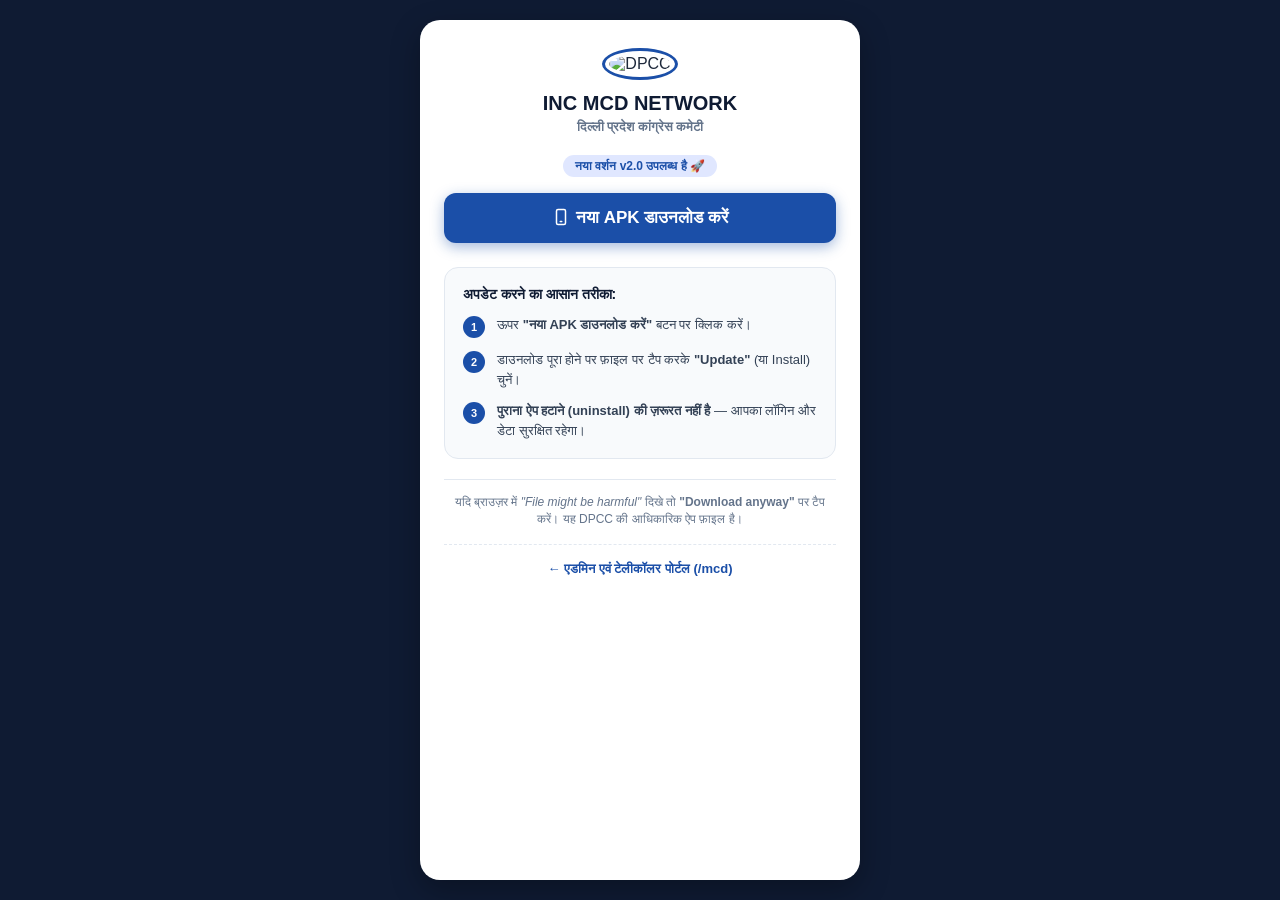
==== admin/public/download.html @ 89406c1e "Update download badge, login link and documentation to v2.0" ====
<!DOCTYPE html>
<html lang="hi">
<head>
  <meta charset="UTF-8">
  <meta name="viewport" content="width=device-width, initial-scale=1.0">
  <title>INC MCD NETWORK | APK डाउनलोड</title>
  <style>
    * { box-sizing: border-box; margin: 0; padding: 0; font-family: -apple-system, BlinkMacSystemFont, "Segoe UI", Roboto, "Noto Sans Devanagari", sans-serif; }
    body { background: #0F1B33; color: #1E293B; display: flex; justify-content: center; min-height: 100vh; padding: 20px 16px; }
    .card { background: #FFFFFF; border-radius: 20px; max-width: 440px; width: 100%; padding: 28px 24px; box-shadow: 0 10px 30px rgba(0,0,0,0.3); text-align: center; }
    .logo { width: 84px; height: 84px; border-radius: 50%; object-fit: contain; margin-bottom: 12px; border: 3px solid #1B4FA8; padding: 4px; }
    h1 { font-size: 20px; font-weight: 800; color: #0F1B33; margin-bottom: 4px; }
    .subtitle { font-size: 13px; color: #64748B; font-weight: 600; margin-bottom: 20px; }
    .badge { display: inline-block; background: #E0E7FF; color: #1B4FA8; font-size: 12px; font-weight: 700; padding: 4px 12px; border-radius: 20px; margin-bottom: 16px; }
    .btn-download { display: block; background: #1B4FA8; color: #FFFFFF; text-decoration: none; font-size: 17px; font-weight: 700; padding: 15px 20px; border-radius: 12px; box-shadow: 0 4px 14px rgba(27,79,168,0.4); transition: transform 0.1s ease, background 0.2s ease; margin-bottom: 24px; }
    .btn-download:active { transform: scale(0.98); background: #123A7E; }
    .steps { text-align: left; background: #F8FAFC; border-radius: 14px; padding: 18px; border: 1px solid #E2E8F0; }
    .steps h3 { font-size: 14px; font-weight: 700; color: #0F1B33; margin-bottom: 12px; }
    .step-item { display: flex; gap: 12px; margin-bottom: 12px; font-size: 13px; line-height: 1.5; color: #334155; }
    .step-item:last-child { margin-bottom: 0; }
    .step-num { background: #1B4FA8; color: white; width: 22px; height: 22px; border-radius: 50%; display: flex; align-items: center; justify-content: center; font-size: 11px; font-weight: 700; flex-shrink: 0; margin-top: 1px; }
    .note { margin-top: 20px; font-size: 12px; color: #64748B; line-height: 1.4; border-top: 1px solid #E2E8F0; padding-top: 14px; }
  </style>
</head>
<body>
  <div class="card">
    <img src="/logo.png" alt="DPCC" class="logo">
    <h1>INC MCD NETWORK</h1>
    <div class="subtitle">दिल्ली प्रदेश कांग्रेस कमेटी</div>
    
    <div class="badge" id="versionBadge">नया वर्शन v2.0 उपलब्ध है 🚀</div>

    <a href="https://github.com/amandangi26/ward-sadasya/releases/latest/download/app-release.apk" class="btn-download" id="apkDownloadBtn">
      <svg width="18" height="18" viewBox="0 0 24 24" fill="none" stroke="currentColor" stroke-width="2" stroke-linecap="round" stroke-linejoin="round" style="vertical-align:-3px;margin-right:6px"><rect x="6" y="2" width="12" height="20" rx="2"/><path d="M11 18h2"/></svg>नया APK डाउनलोड करें
    </a>

    <div class="steps">
      <h3>अपडेट करने का आसान तरीका:</h3>
      <div class="step-item">
        <div class="step-num">1</div>
        <div>ऊपर <strong>"नया APK डाउनलोड करें"</strong> बटन पर क्लिक करें।</div>
      </div>
      <div class="step-item">
        <div class="step-num">2</div>
        <div>डाउनलोड पूरा होने पर फ़ाइल पर टैप करके <strong>"Update"</strong> (या Install) चुनें।</div>
      </div>
      <div class="step-item">
        <div class="step-num">3</div>
        <div><strong>पुराना ऐप हटाने (uninstall) की ज़रूरत नहीं है</strong> — आपका लॉगिन और डेटा सुरक्षित रहेगा।</div>
      </div>
    </div>

    <div class="note">
      यदि ब्राउज़र में <em>"File might be harmful"</em> दिखे तो <strong>"Download anyway"</strong> पर टैप करें। यह DPCC की आधिकारिक ऐप फ़ाइल है।
    </div>

    <div style="margin-top: 16px; padding-top: 14px; border-top: 1px dashed #E2E8F0;">
      <a href="/mcd" style="font-size: 13px; color: #1B4FA8; text-decoration: none; font-weight: 600; display: inline-flex; align-items: center; gap: 4px;">
        ← एडमिन एवं टेलीकॉलर पोर्टल (/mcd)
      </a>
    </div>
  </div>

  <script>
    // Fetch live update settings from Supabase if needed
    const SUPABASE_URL = "https://xqbjqfjystiakfuwplby.supabase.co";
    const ANON_KEY = "eyJhbGciOiJIUzI1NiIsInR5cCI6IkpXVCJ9.eyJpc3MiOiJzdXBhYmFzZSIsInJlZiI6InhxYmpxZmp5c3RpYWtmdXdwbGJ5Iiwicm9sZSI6ImFub24iLCJpYXQiOjE3OTQzMzQ0OTIsImV4cCI6MjEwOTkxMDQ5Mn0.VEJs1l5ZGdpTZHytYKe67-i9u5gPW9Q5dfwhTNbv2T4";
    fetch(`${SUPABASE_URL}/rest/v1/settings?select=*`, {
      headers: { "apikey": ANON_KEY, "Authorization": `Bearer ${ANON_KEY}` }
    })
    .then(r => r.json())
    .then(data => {
      const s = Object.fromEntries((data || []).map(r => [r.key, r.value]));
      if (s.app_version_name) {
        document.getElementById('versionBadge').textContent = `नया वर्शन v${s.app_version_name} उपलब्ध है`;
      }
      if (s.app_download_url && s.app_download_url.endsWith('.apk')) {
        document.getElementById('apkDownloadBtn').href = s.app_download_url;
      }
    })
    .catch(() => {});
  </script>
</body>
</html>
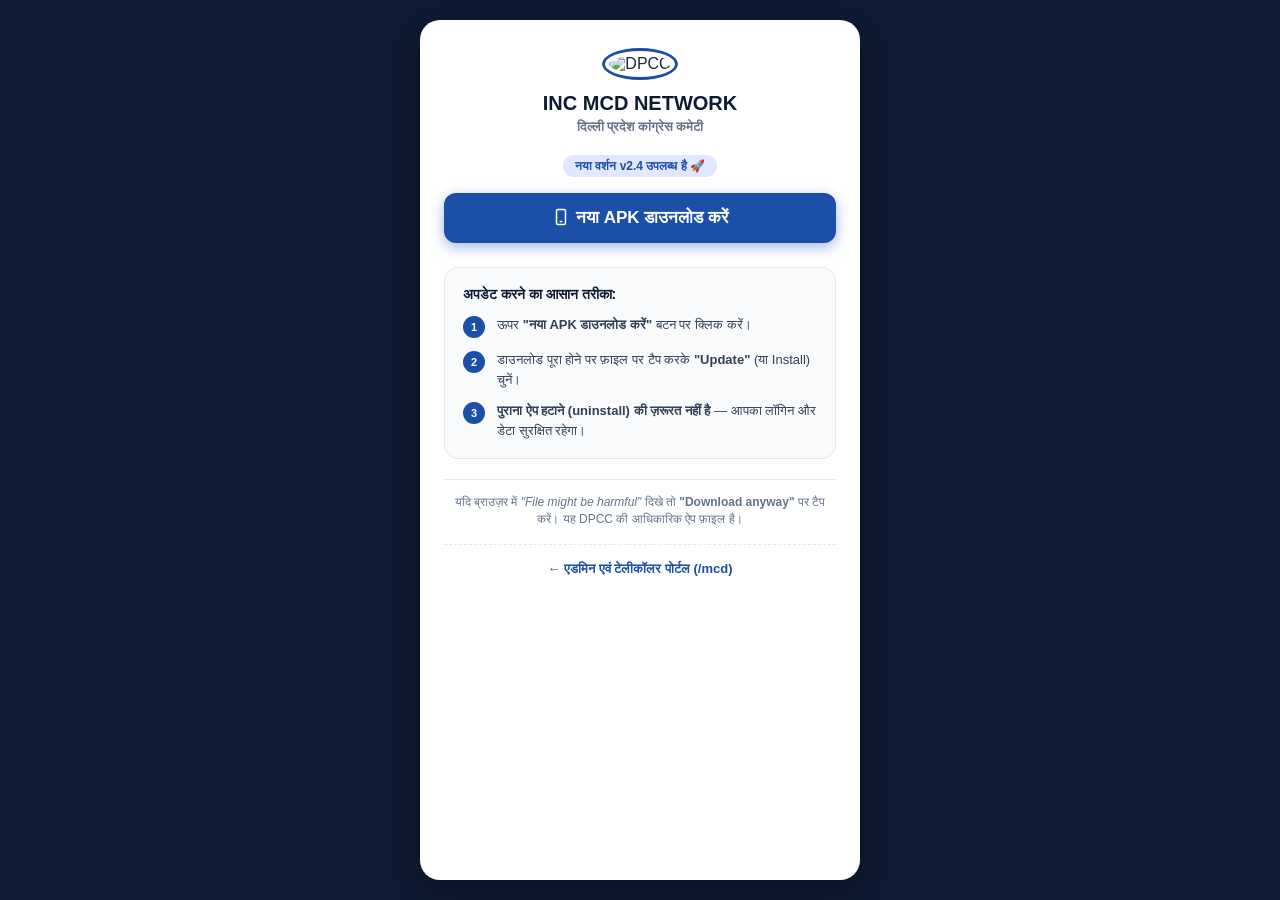
==== commit 1436c6b9: "Merge pull request #11 from aadiliftekhar143-cmd/main 2.4" ====
--- a/admin/public/download.html
+++ b/admin/public/download.html
@@ -28,7 +28,7 @@
     <h1>INC MCD NETWORK</h1>
     <div class="subtitle">दिल्ली प्रदेश कांग्रेस कमेटी</div>
     
-    <div class="badge" id="versionBadge">नया वर्शन v2.0 उपलब्ध है 🚀</div>
+    <div class="badge" id="versionBadge">नया वर्शन v2.4 उपलब्ध है 🚀</div>
 
     <a href="https://github.com/amandangi26/ward-sadasya/releases/latest/download/app-release.apk" class="btn-download" id="apkDownloadBtn">
       <svg width="18" height="18" viewBox="0 0 24 24" fill="none" stroke="currentColor" stroke-width="2" stroke-linecap="round" stroke-linejoin="round" style="vertical-align:-3px;margin-right:6px"><rect x="6" y="2" width="12" height="20" rx="2"/><path d="M11 18h2"/></svg>नया APK डाउनलोड करें
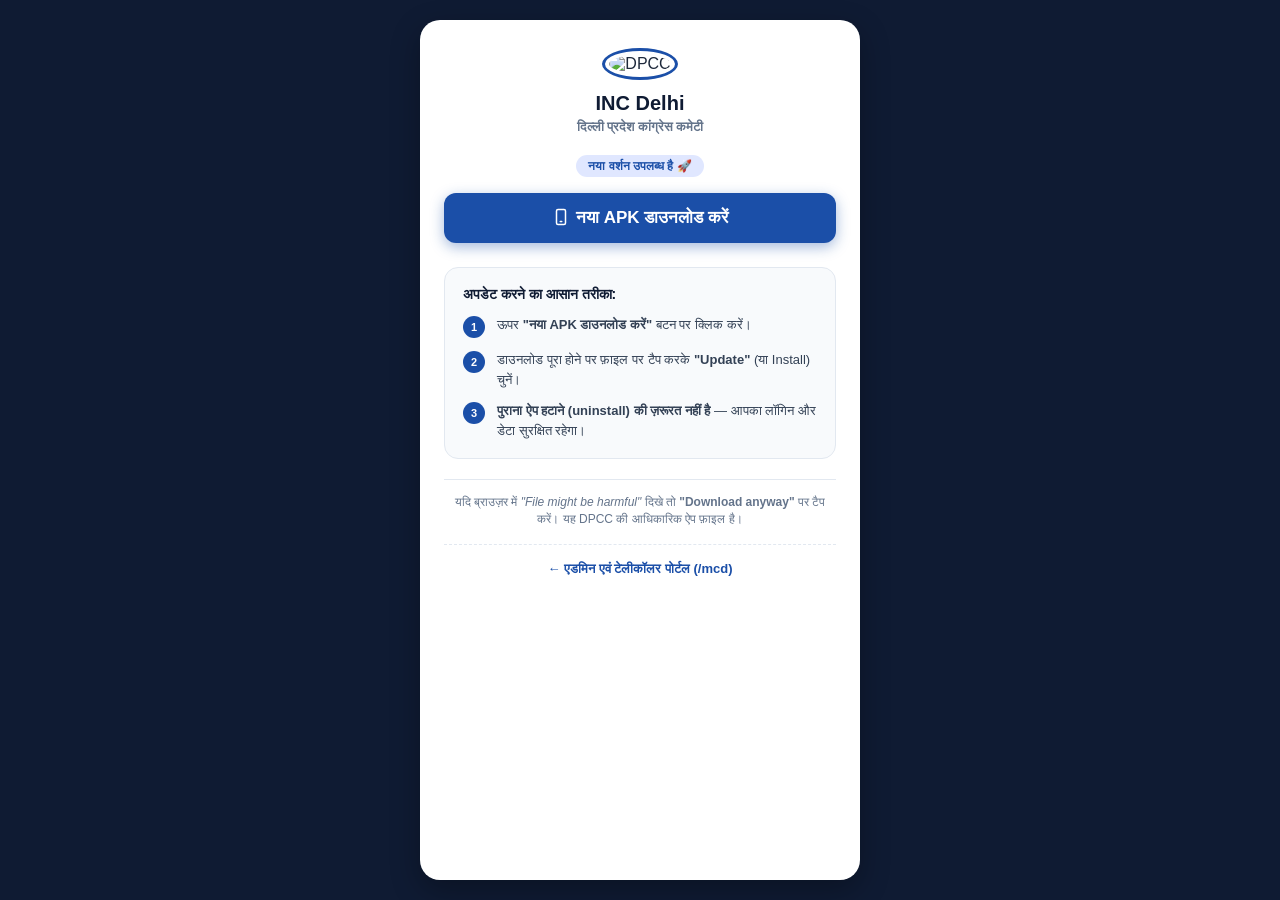
==== commit 96df9c0d: "chore: update app name to 'INC Delhi' and remove visible package id from legal pages" ====
--- a/admin/public/download.html
+++ b/admin/public/download.html
@@ -3,7 +3,8 @@
 <head>
   <meta charset="UTF-8">
   <meta name="viewport" content="width=device-width, initial-scale=1.0">
-  <title>INC MCD NETWORK | APK डाउनलोड</title>
+  <title>INC Delhi | APK डाउनलोड</title>
+  <meta name="package-name" content="com.coceptual.delhicongress">
   <style>
     * { box-sizing: border-box; margin: 0; padding: 0; font-family: -apple-system, BlinkMacSystemFont, "Segoe UI", Roboto, "Noto Sans Devanagari", sans-serif; }
     body { background: #0F1B33; color: #1E293B; display: flex; justify-content: center; min-height: 100vh; padding: 20px 16px; }
@@ -25,10 +26,10 @@
 <body>
   <div class="card">
     <img src="/logo.png" alt="DPCC" class="logo">
-    <h1>INC MCD NETWORK</h1>
+    <h1>INC Delhi</h1>
     <div class="subtitle">दिल्ली प्रदेश कांग्रेस कमेटी</div>
     
-    <div class="badge" id="versionBadge">नया वर्शन v2.4 उपलब्ध है 🚀</div>
+    <div class="badge" id="versionBadge">नया वर्शन उपलब्ध है 🚀</div>
 
     <a href="https://github.com/amandangi26/ward-sadasya/releases/latest/download/app-release.apk" class="btn-download" id="apkDownloadBtn">
       <svg width="18" height="18" viewBox="0 0 24 24" fill="none" stroke="currentColor" stroke-width="2" stroke-linecap="round" stroke-linejoin="round" style="vertical-align:-3px;margin-right:6px"><rect x="6" y="2" width="12" height="20" rx="2"/><path d="M11 18h2"/></svg>नया APK डाउनलोड करें
